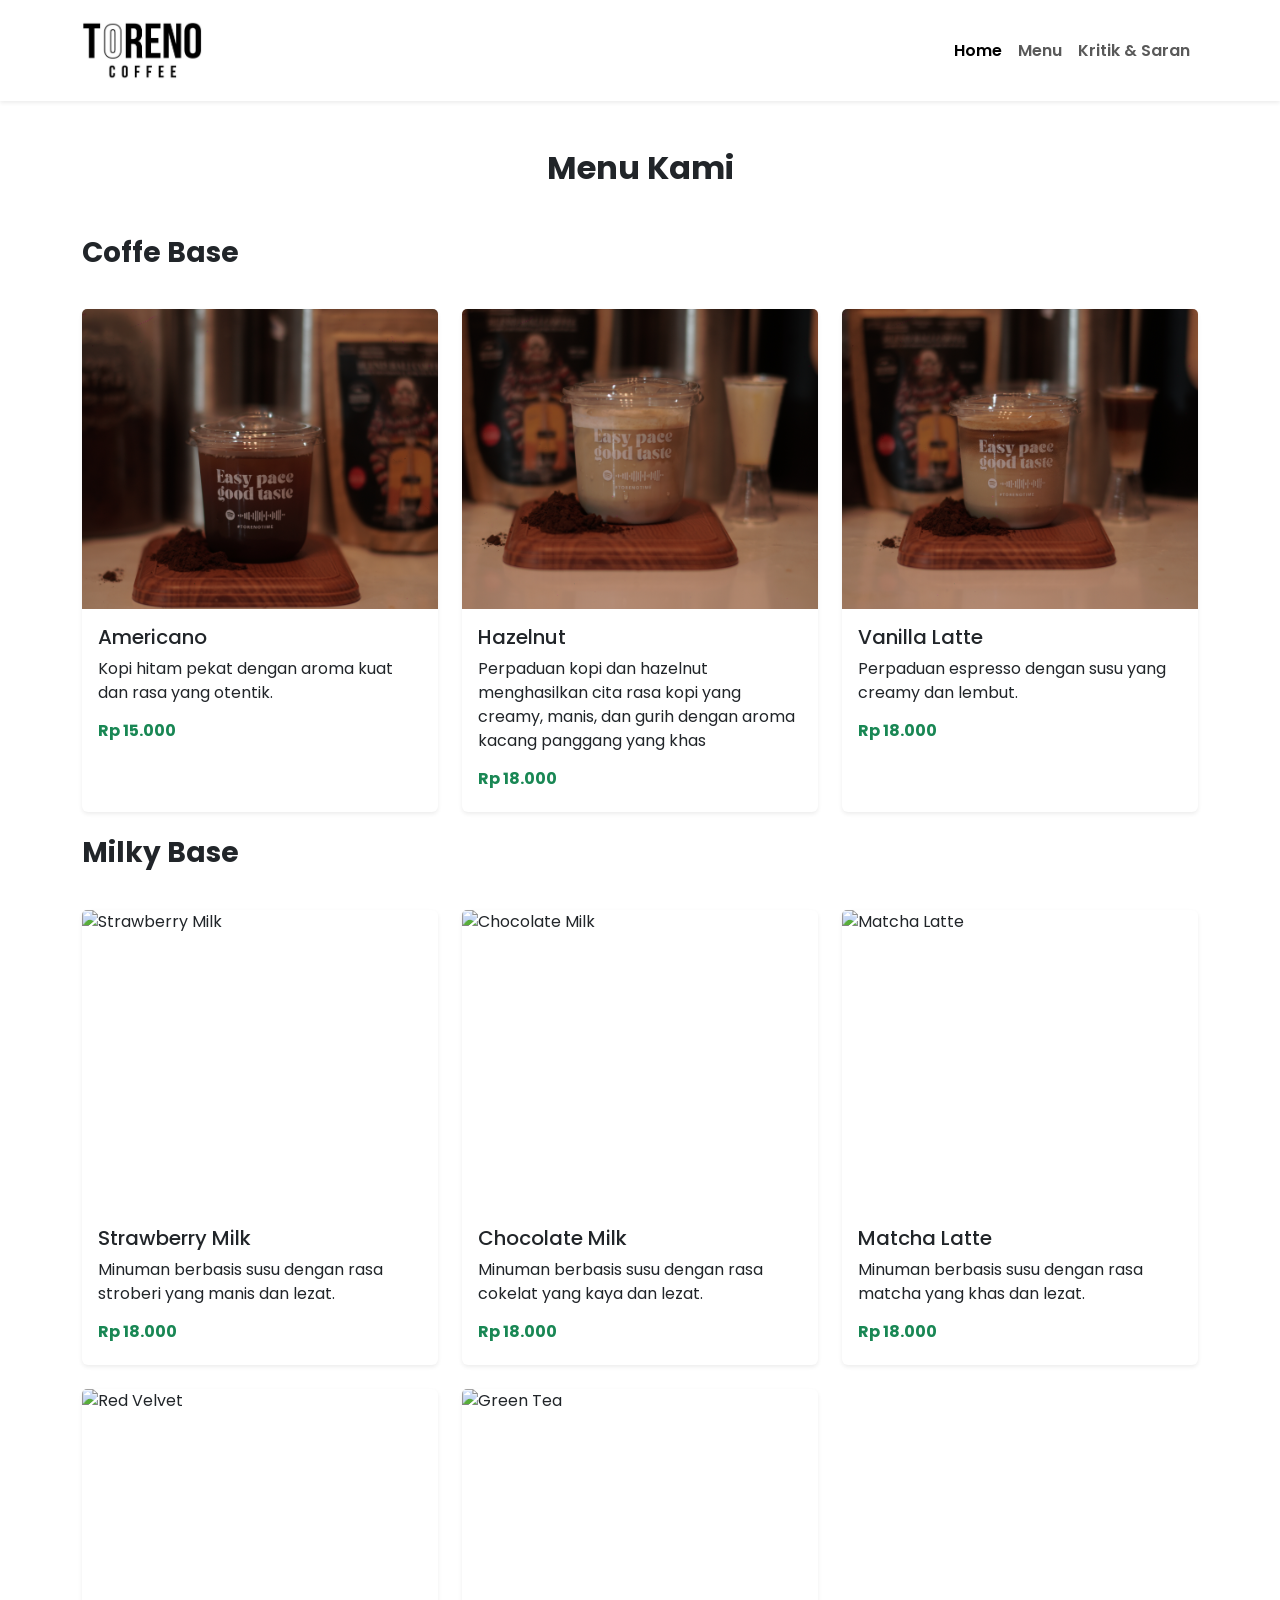
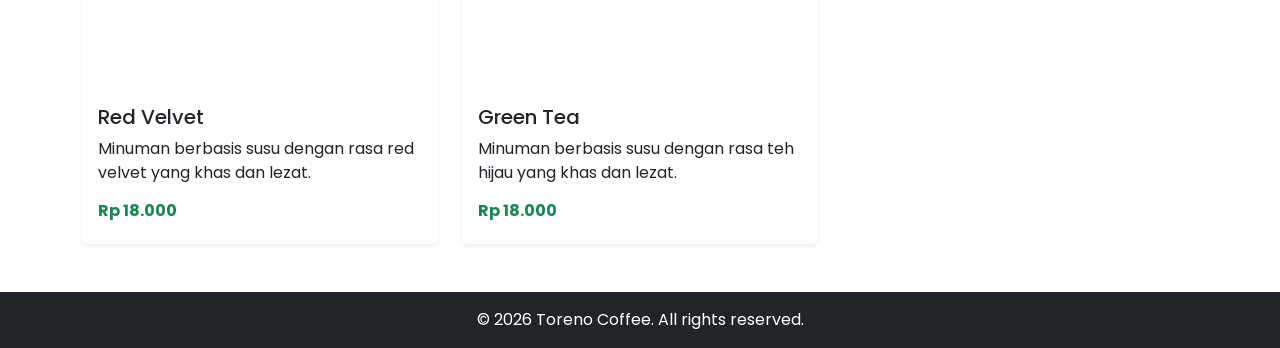
==== Menu.html @ 5d714720 "first commit" ====
<!DOCTYPE html>
<html lang="en">
<head>
    <meta charset="UTF-8">
    <meta name="viewport" content="width=device-width, initial-scale=1.0">
    <link href="https://cdn.jsdelivr.net/npm/bootstrap@5.3.8/dist/css/bootstrap.min.css" rel="stylesheet">
    <link rel="stylesheet" href="style.css">
    <title>Toreno Coffee - Menu</title>
</head>
<body>
    
  <nav class="navbar navbar-expand-lg navbar-light bg-white shadow-sm py-3">
    <div class="container">
        <a class="navbar-brand d-flex align-items-center" href="index.html">
            <img src="Images/Logo.png" alt="Logo Toreno Coffee" width="120" class="d-inline-block align-text-top">
        </a>

    
        <button class="navbar-toggler" type="button" data-bs-toggle="collapse" data-bs-target="#navbarNav" aria-controls="navbarNav" aria-expanded="false" aria-label="Toggle navigation">
            <span class="navbar-toggler-icon"></span>
        </button>

        <div class="collapse navbar-collapse" id="navbarNav">
            <ul class="navbar-nav ms-auto">
                <li class="nav-item">
                    <a class="nav-link active fw-semibold" href="index.html">Home</a>
                </li>
                <li class="nav-item">
                    <a class="nav-link fw-semibold" href="Menu.html">Menu</a>
                </li>
                <li class="nav-item">
                    <a class="nav-link fw-semibold" href="contact.html">Kritik & Saran</a>
                </li>
            </ul>
        </div>
    </div>
</nav>
    
   
    <section class="container py-5">
        <h2 class="text-center mb-5 fw-bold">Menu Kami</h2>
        <div class="row g-4">
            
     <h3 class="text-left mb-3 fw-bold">Coffe Base</h3>

            <div class="col-md-4">
                <div class="card h-100 shadow-sm">
                    <img src="Images/Americano.jpg" class="card-img-top" alt="Americano" style="height: 300px; object-fit: cover;">
                    <div class="card-body">
                        <h5 class="card-title">Americano</h5>
                        <p class="card-text">Kopi hitam pekat dengan aroma kuat dan rasa yang otentik.</p>
                        <h6 class="fw-bold text-success">Rp 15.000</h6>
                    </div>
                </div>
            </div>

            <div class="col-md-4">
                <div class="card h-100 shadow-sm">
                    <img src="Images/Hazelnut.jpg" class="card-img-top" alt="Hazelnut" style="height: 300px; object-fit: cover;">
                    <div class="card-body">
                        <h5 class="card-title">Hazelnut</h5>
                        <p class="card-text">Perpaduan kopi dan hazelnut menghasilkan cita rasa kopi yang creamy, manis, dan gurih dengan aroma kacang panggang yang khas</p>
                        <h6 class="fw-bold text-success">Rp 18.000</h6>
                    </div>
                </div>
            </div>

            
            <div class="col-md-4">
                <div class="card h-100 shadow-sm">
                    <img src="Images/Vanilla Latte.jpg" class="card-img-top" alt="Vanilla Latte" style="height: 300px; object-fit: cover;">
                    <div class="card-body">
                        <h5 class="card-title">Vanilla Latte</h5>
                        <p class="card-text">Perpaduan espresso dengan susu yang creamy dan lembut.</p>
                        <h6 class="fw-bold text-success">Rp 18.000</h6>
                    </div>
                </div>
            </div>


        <h3 class="text-left mb-3 fw-bold">Milky Base</h3>


            <div class="col-md-4">
                <div class="card h-100 shadow-sm">
                    <img src="Images/Strawberry Milk.jpg" class="card-img-top" alt="Strawberry Milk" style="height: 300px; object-fit: cover;">
                    <div class="card-body">
                        <h5 class="card-title">Strawberry Milk</h5>
                        <p class="card-text">Minuman berbasis susu dengan rasa stroberi yang manis dan lezat.</p>
                        <h6 class="fw-bold text-success">Rp 18.000</h6>
                    </div>
                </div>
            </div>


            <div class="col-md-4">
                <div class="card h-100 shadow-sm">
                    <img src="Images/Chocolate Milk.jpg" class="card-img-top" alt="Chocolate Milk" style="height: 300px; object-fit: cover;">
                    <div class="card-body">
                        <h5 class="card-title">Chocolate Milk</h5>
                        <p class="card-text">Minuman berbasis susu dengan rasa cokelat yang kaya dan lezat.</p>
                        <h6 class="fw-bold text-success">Rp 18.000</h6>
                    </div>
                </div>
            </div>


              <div class="col-md-4">
                <div class="card h-100 shadow-sm">
                    <img src="Images/Matcha Latte.jpg" class="card-img-top" alt="Matcha Latte" style="height: 300px; object-fit: cover;">
                    <div class="card-body">
                        <h5 class="card-title">Matcha Latte</h5>
                        <p class="card-text">Minuman berbasis susu dengan rasa matcha yang khas dan lezat.</p>
                        <h6 class="fw-bold text-success">Rp 18.000</h6>
                    </div>
                </div>
            </div>


              <div class="col-md-4">
                <div class="card h-100 shadow-sm">
                    <img src="Images/Red Velvet.jpg" class="card-img-top" alt="Red Velvet" style="height: 300px; object-fit: cover;">
                    <div class="card-body">
                        <h5 class="card-title">Red Velvet</h5>
                        <p class="card-text">Minuman berbasis susu dengan rasa red velvet yang khas dan lezat.</p>
                        <h6 class="fw-bold text-success">Rp 18.000</h6>
                    </div>
                </div>
            </div>


              <div class="col-md-4">
                <div class="card h-100 shadow-sm">
                    <img src="Images/Green Tea.jpg" class="card-img-top" alt="Green Tea" style="height: 300px; object-fit: cover;">
                    <div class="card-body">
                        <h5 class="card-title">Green Tea</h5>
                        <p class="card-text">Minuman berbasis susu dengan rasa teh hijau yang khas dan lezat.</p>
                        <h6 class="fw-bold text-success">Rp 18.000</h6>
                    </div>
                </div>
            </div>

        </div>
    </section>

    
    <footer class="bg-dark text-white text-center py-3 mt-auto">
        <p class="mb-0">&copy; 2026 Toreno Coffee. All rights reserved.</p>
    </footer>

    <script src="https://cdn.jsdelivr.net/npm/bootstrap@5.3.8/dist/js/bootstrap.bundle.min.js"></script>
</body>
</html>
---- style.css ----
@import url('https://fonts.googleapis.com/css2?family=Playfair+Display:ital,wght@0,700;1,700&family=Poppins:wght@300;400;600&display=swap');

body {
    font-family: 'Poppins', sans-serif;
    } 
    .hero-title {
    font-family: 'Bangers', system-ui;
    letter-spacing: 3px;
    font-size: 5.5rem;
}
    .card-img-top {
        height: 220px;
        object-fit: cover; 
        transition: transform 0.3s ease;
    }

    
    .card {
        border: none;
        transition: all 0.3s ease;
    }

    .card:hover {
        transform: translateY(-10px); 
        box-shadow: 0 10px 20px rgba(0,0,0,0.15);
    }

    .card:hover .card-img-top {
        transform: scale(1.05); 
    }

   
    .btn-warning {
        background-color: #d4a373;
        border: none !important; 
        font-weight: 600;
        padding: 10px 25px;
        transition: 0.3s;
    }

    .btn-warning:hover {
        background-color: #bc8a5f !important;
        color: white !important;
        box-shadow: 0 4px 15px rgba(212, 163, 115, 0.4);
    }

   
    .navbar-brand img {
        transition: 0.3s;
    }

    .navbar-brand:hover img {
        transform: rotate(-5deg) scale(1.1);
    }

    .nav-link {
        position: relative;
    }

    .nav-link::after {
        content: '';
        position: absolute;
        width: 0;
        height: 2px;
        bottom: 0;
        left: 0;
        background-color: #d4a373;
        transition: 0.3s;
    }

    .nav-link:hover::after {
        width: 100%;
    }
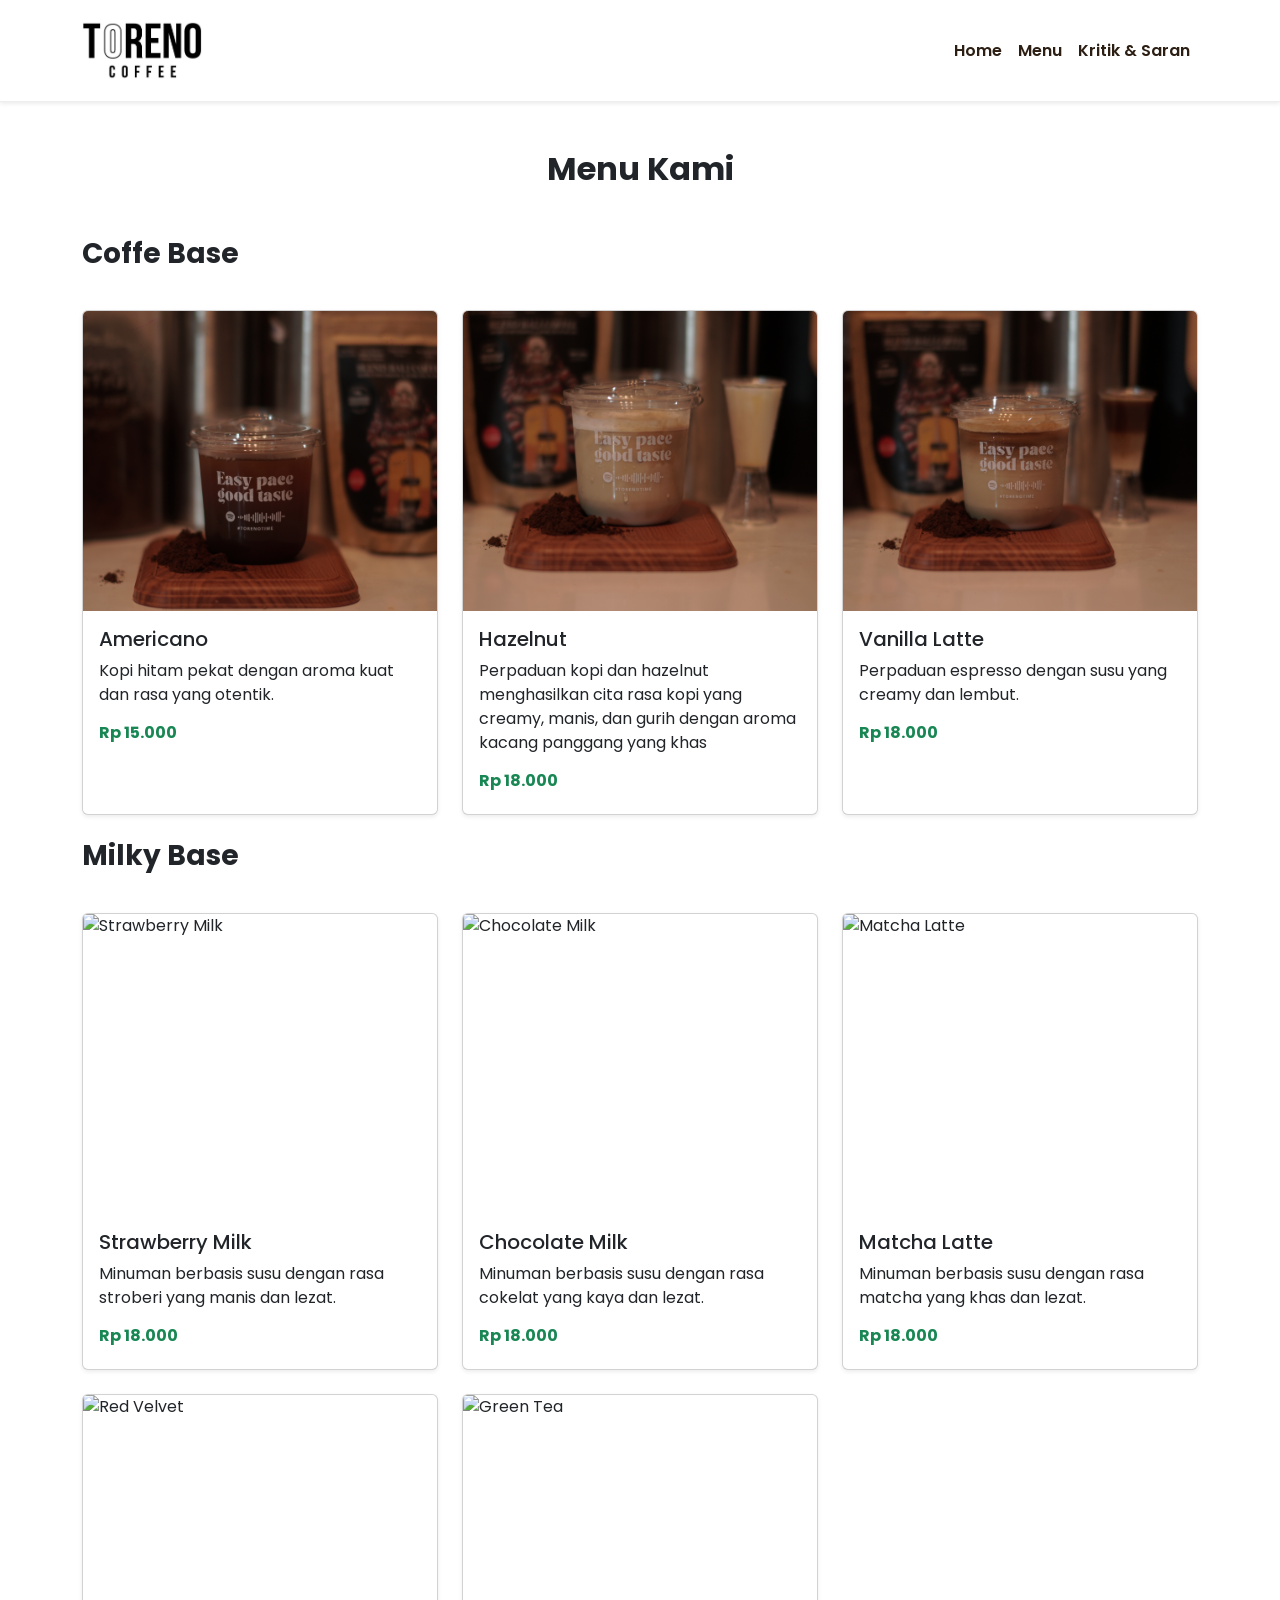
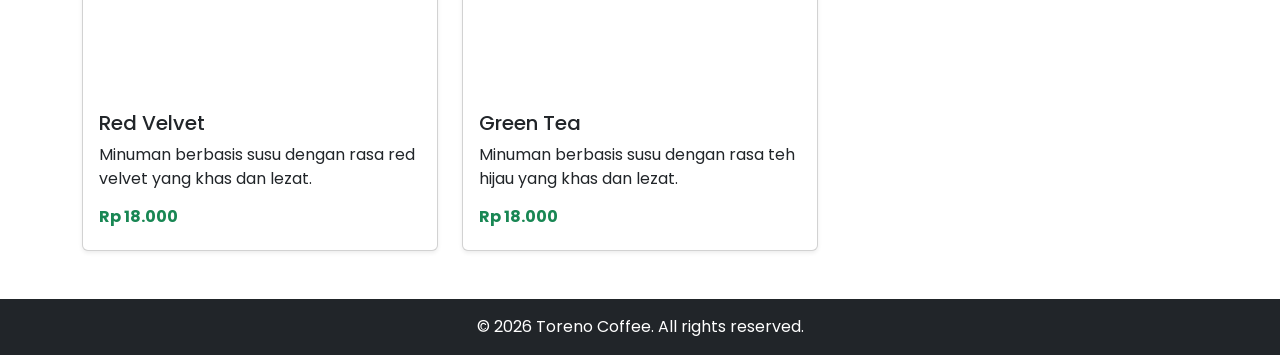
==== commit 6cde4b10: "Fix: Sinkronisasi ekstensi gambar dari .jpg ke .JPG agar terbaca di GitHub" ====
--- a/Menu.html
+++ b/Menu.html
@@ -25,9 +25,11 @@
                 <li class="nav-item">
                     <a class="nav-link active fw-semibold" href="index.html">Home</a>
                 </li>
+              
                 <li class="nav-item">
                     <a class="nav-link fw-semibold" href="Menu.html">Menu</a>
                 </li>
+                
                 <li class="nav-item">
                     <a class="nav-link fw-semibold" href="contact.html">Kritik & Saran</a>
                 </li>
--- a/style.css
+++ b/style.css
@@ -1,74 +1,81 @@
 
-@import url('https://fonts.googleapis.com/css2?family=Playfair+Display:ital,wght@0,700;1,700&family=Poppins:wght@300;400;600&display=swap');
+@import url('https://fonts.googleapis.com/css2?family=Playfair+Display:wght@700&family=Poppins:wght@300;400;600&display=swap');
+
+:root {
+    --coffee-dark: #2c1e12;
+    --coffee-gold: #c0a080;
+    --soft-white: #f8f9fa;
+}
 
 body {
     font-family: 'Poppins', sans-serif;
-    } 
-    .hero-title {
-    font-family: 'Bangers', system-ui;
-    letter-spacing: 3px;
-    font-size: 5.5rem;
+    background-color: #ffffff;
 }
-    .card-img-top {
-        height: 220px;
-        object-fit: cover; 
-        transition: transform 0.3s ease;
-    }
 
-    
-    .card {
-        border: none;
-        transition: all 0.3s ease;
-    }
 
-    .card:hover {
-        transform: translateY(-10px); 
-        box-shadow: 0 10px 20px rgba(0,0,0,0.15);
-    }
+.navbar {
+    background-color: rgba(255, 255, 255, 0.95) !important;
+    backdrop-filter: blur(10px); 
+    border-bottom: 1px solid #eee;
+}
 
-    .card:hover .card-img-top {
-        transform: scale(1.05); 
-    }
+.nav-link {
+    color: var(--coffee-dark) !important;
+    transition: 0.3s;
+}
 
-   
-    .btn-warning {
-        background-color: #d4a373;
-        border: none !important; 
-        font-weight: 600;
-        padding: 10px 25px;
-        transition: 0.3s;
-    }
+.nav-link:hover {
+    color: var(--coffee-gold) !important;
+}
 
-    .btn-warning:hover {
-        background-color: #bc8a5f !important;
-        color: white !important;
-        box-shadow: 0 4px 15px rgba(212, 163, 115, 0.4);
-    }
 
-   
-    .navbar-brand img {
-        transition: 0.3s;
-    }
+.hero-title {
+    font-family: 'Playfair Display', serif;
+    font-weight: 700;
+    font-size: 5rem;
+    letter-spacing: -1px;
+    text-shadow: 2px 4px 15px rgba(0,0,0,0.3);
+}
 
-    .navbar-brand:hover img {
-        transform: rotate(-5deg) scale(1.1);
-    }
 
-    .nav-link {
-        position: relative;
-    }
+.btn-warning {
+    background-color: var(--coffee-gold) !important;
+    border: none !important;
+    color: white !important;
+    padding: 15px 40px;
+    font-weight: 600;
+    border-radius: 50px; /* Bentuk kapsul yang modern */
+    box-shadow: 0 4px 15px rgba(192, 160, 128, 0.4);
+    transition: 0.3s;
+}
 
-    .nav-link::after {
-        content: '';
-        position: absolute;
-        width: 0;
-        height: 2px;
-        bottom: 0;
-        left: 0;
-        background-color: #d4a373;
-        transition: 0.3s;
-    }
+.btn-warning:hover {
+    transform: translateY(-3px);
+    box-shadow: 0 8px 25px rgba(192, 160, 128, 0.5);
+}
 
-    .nav-link:hover::after {
-        width: 100%;
-    }
+
+.section-title {
+    font-family: 'Playfair Display', serif;
+    font-size: 2.5rem;
+    color: var(--coffee-dark);
+    position: relative;
+    padding-bottom: 15px;
+}
+
+.section-title::after {
+    content: '';
+    position: absolute;
+    bottom: 0;
+    left: 0;
+    width: 60px;
+    height: 3px;
+    background-color: var(--coffee-gold);
+}
+
+
+.ratio-16x9 {
+    border-radius: 20px;
+    box-shadow: 0 10px 30px rgba(0,0,0,0.05);
+    border: 1px solid #f0f0f0;
+}
